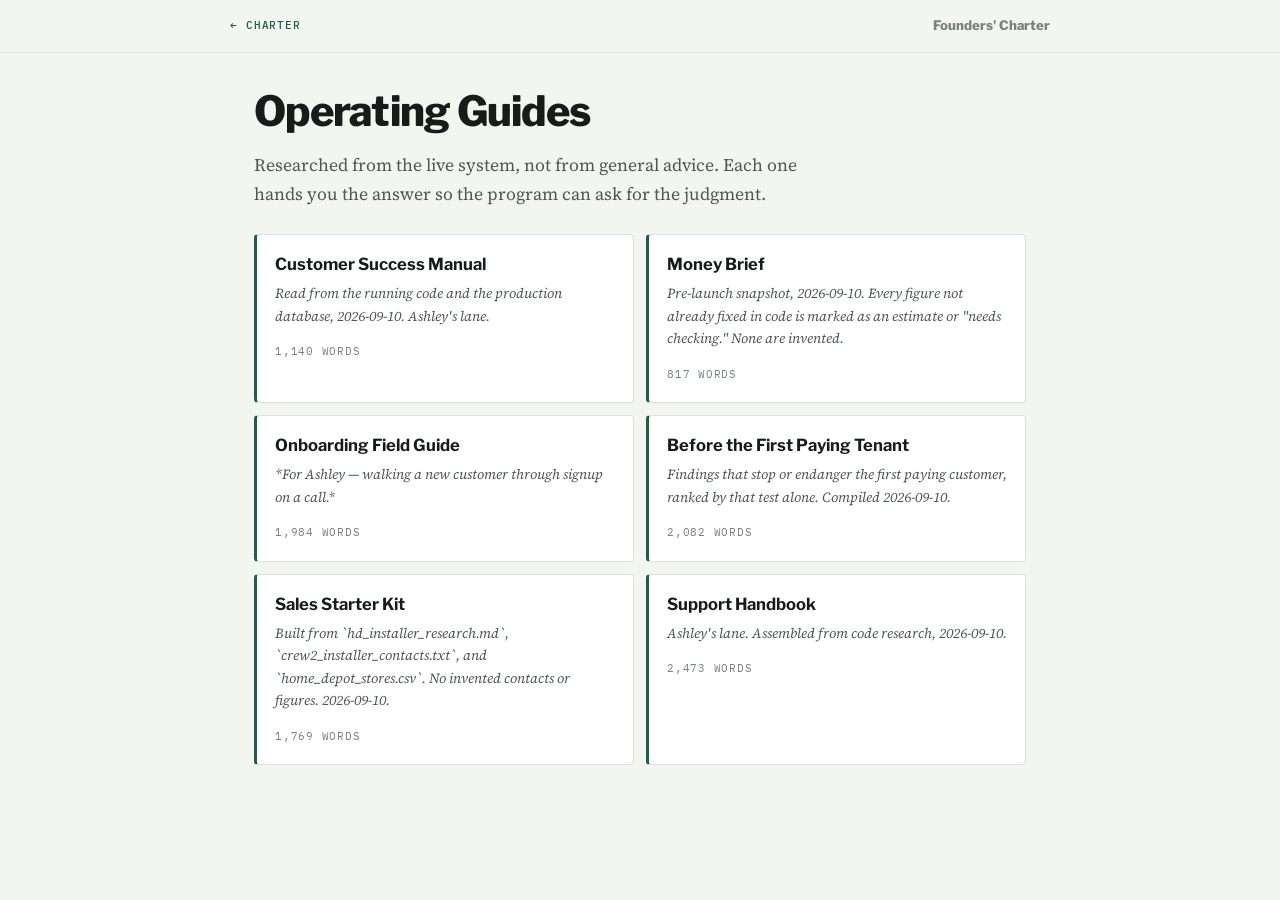
==== guides/index.html @ 9365dfd8 "Publish the guides on the board instead of off it The five operating guides were sitting in the repo" ====
<!doctype html>
<html lang="en"><head>
<meta charset="utf-8">
<meta name="viewport" content="width=device-width, initial-scale=1, viewport-fit=cover">
<meta name="color-scheme" content="light dark">
<title>Operating Guides — Founders' Charter</title>
<link rel="preconnect" href="https://fonts.googleapis.com">
<link rel="preconnect" href="https://fonts.gstatic.com" crossorigin>
<link rel="stylesheet" href="https://fonts.googleapis.com/css2?family=Libre+Franklin:wght@600;700;800&family=Source+Serif+4:ital,opsz,wght@0,8..60,400;0,8..60,600;1,8..60,400&family=IBM+Plex+Mono:wght@400;500&display=swap">
<style>:root{
  --paper:#F3F5F0; --surface:#FFFFFF; --ink:#171C1A; --ink-soft:#4E5852; --ink-faint:#79837C;
  --rule:#DCE2D8; --rule-strong:#C0C9BB; --accent:#1D5D4A; --accent-tint:#E4EEE8;
  --display:"Libre Franklin","Helvetica Neue",Helvetica,Arial,sans-serif;
  --body:"Source Serif 4",Georgia,"Times New Roman",serif;
  --mono:"IBM Plex Mono",ui-monospace,SFMono-Regular,Menlo,monospace;
  --gut:24px; --top-h:52px;
}
@media (prefers-color-scheme:dark){:root:not([data-theme="light"]){
  --paper:#121613; --surface:#191E1A; --ink:#E9EEE8; --ink-soft:#A6B0A8; --ink-faint:#7C8680;
  --rule:#28302A; --rule-strong:#3B453D; --accent:#63C1A1; --accent-tint:#16332B;
}}
:root[data-theme="dark"]{
  --paper:#121613; --surface:#191E1A; --ink:#E9EEE8; --ink-soft:#A6B0A8; --ink-faint:#7C8680;
  --rule:#28302A; --rule-strong:#3B453D; --accent:#63C1A1; --accent-tint:#16332B;
}
@media (max-width:720px){:root{--gut:16px}}
*{box-sizing:border-box}
html{-webkit-text-size-adjust:100%}
body{margin:0;background:var(--paper);color:var(--ink);font-family:var(--body);
     font-size:17px;line-height:1.62;-webkit-font-smoothing:antialiased;overflow-x:hidden}
@media (max-width:720px){body{font-size:16px}}
.topbar{position:sticky;top:0;z-index:30;background:var(--paper);border-bottom:1px solid var(--rule);padding:0 var(--gut)}
.topbar-inner{max-width:820px;margin:0 auto;height:var(--top-h);display:flex;align-items:center;gap:16px}
.back{font-family:var(--mono);font-size:11px;font-weight:500;letter-spacing:.08em;text-transform:uppercase;
      color:var(--accent);text-decoration:none;white-space:nowrap}
.back:hover{text-decoration:underline}
.wordmark{font-family:var(--display);font-weight:800;font-size:.82rem;margin-left:auto;color:var(--ink-faint);
          overflow:hidden;text-overflow:ellipsis;white-space:nowrap}
.wrap{max-width:820px;margin:0 auto;padding:36px var(--gut) 90px}
h1{font-family:var(--display);font-weight:800;font-size:clamp(1.9rem,5vw,2.6rem);line-height:1.06;
   letter-spacing:-.022em;text-wrap:balance;margin:0 0 18px}
h2{font-family:var(--display);font-weight:700;font-size:1.32rem;letter-spacing:-.013em;line-height:1.22;
   text-wrap:balance;margin:42px 0 12px;padding-bottom:8px;border-bottom:1px solid var(--rule-strong)}
h3{font-family:var(--display);font-weight:700;font-size:1.03rem;margin:26px 0 6px}
h4{font-family:var(--display);font-weight:700;font-size:.94rem;margin:20px 0 5px}
p{margin:0 0 1.05em;max-width:68ch}
.lede{font-size:1.1rem;color:var(--ink-soft);max-width:62ch}
strong{font-weight:600}
a{color:var(--accent)}
hr{border:0;border-top:1px solid var(--rule);margin:32px 0}
ul,ol{max-width:68ch;padding-left:22px;margin:0 0 1.05em}
li{margin-bottom:.4em;line-height:1.55}
code{font-family:var(--mono);font-size:.84em;background:var(--accent-tint);color:var(--ink);
     padding:1px 5px;border-radius:3px}
blockquote{margin:0 0 1.05em;padding:14px 18px;background:var(--surface);border:1px solid var(--rule);
           border-left:3px solid var(--accent);border-radius:3px;max-width:68ch}
blockquote p{margin-bottom:.7em}
blockquote p:last-child{margin-bottom:0}
blockquote ul,blockquote ol{margin-bottom:.7em}
.tw{overflow-x:auto;margin:0 0 1.3em;border:1px solid var(--rule);border-radius:4px;background:var(--surface)}
table{width:100%;border-collapse:collapse;font-size:.9rem;min-width:460px}
th{font-family:var(--mono);font-size:.68rem;letter-spacing:.09em;text-transform:uppercase;color:var(--ink-faint);
   text-align:left;padding:10px 12px;border-bottom:1px solid var(--rule-strong);font-weight:500;white-space:nowrap}
td{padding:10px 12px;border-bottom:1px solid var(--rule);vertical-align:top;line-height:1.5}
tbody tr:last-child td{border-bottom:none}
.cards{display:grid;grid-template-columns:1fr;gap:12px;margin-top:26px}
@media (min-width:640px){.cards{grid-template-columns:1fr 1fr}}
.card{display:block;background:var(--surface);border:1px solid var(--rule);border-left:3px solid var(--accent);
      border-radius:4px;padding:16px 18px;text-decoration:none;color:inherit}
.card:hover{border-color:var(--accent)}
.card h3{margin:0 0 5px;font-size:1.04rem;color:var(--ink)}
.card p{margin:0 0 8px;font-size:.87rem;color:var(--ink-soft);font-style:italic;max-width:none}
.wc{font-family:var(--mono);font-size:.68rem;letter-spacing:.07em;text-transform:uppercase;color:var(--ink-faint)}
:focus-visible{outline:2px solid var(--accent);outline-offset:2px}
</style>
</head><body>
<div class="topbar"><div class="topbar-inner">
  <a class="back" href="../">← Charter</a>
  <span class="wordmark">Founders' Charter</span>
</div></div>
<main class="wrap">
<h1>Operating Guides</h1>
<p class="lede">Researched from the live system, not from general advice. Each one hands you the answer so the program can ask for the judgment.</p>
<div class="cards"><a class="card" href="customer-success.html"><h3>Customer Success Manual</h3><p>Read from the running code and the production database, 2026-09-10. Ashley's lane.</p><span class="wc">1,140 words</span></a><a class="card" href="money-brief.html"><h3>Money Brief</h3><p>Pre-launch snapshot, 2026-09-10. Every figure not already fixed in code is marked as an estimate or "needs checking." None are invented.</p><span class="wc">817 words</span></a><a class="card" href="onboarding-field-guide.html"><h3>Onboarding Field Guide</h3><p>*For Ashley — walking a new customer through signup on a call.*</p><span class="wc">1,984 words</span></a><a class="card" href="pre-launch-findings.html"><h3>Before the First Paying Tenant</h3><p>Findings that stop or endanger the first paying customer, ranked by that test alone. Compiled 2026-09-10.</p><span class="wc">2,082 words</span></a><a class="card" href="sales-starter-kit.html"><h3>Sales Starter Kit</h3><p>Built from `hd_installer_research.md`, `crew2_installer_contacts.txt`, and `home_depot_stores.csv`. No invented contacts or figures. 2026-09-10.</p><span class="wc">1,769 words</span></a><a class="card" href="support-handbook.html"><h3>Support Handbook</h3><p>Ashley's lane. Assembled from code research, 2026-09-10.</p><span class="wc">2,473 words</span></a></div>
</main>
</body></html>
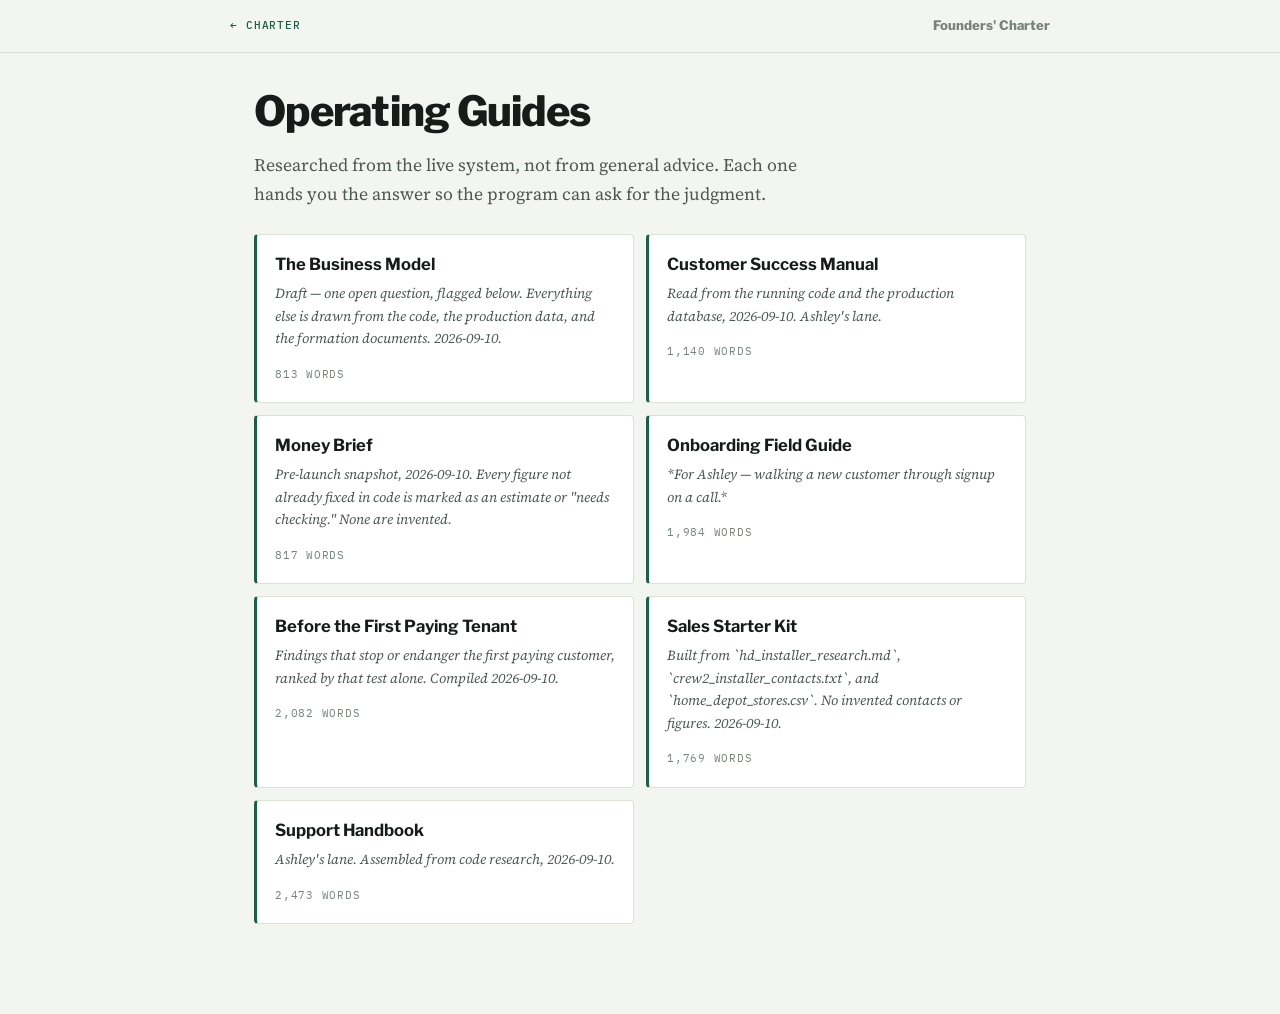
==== commit 34dbea9d: "Add the business model spine as a guide The roles program went myopic because nothing sat above it. " ====
--- a/guides/index.html
+++ b/guides/index.html
@@ -81,6 +81,6 @@
 <main class="wrap">
 <h1>Operating Guides</h1>
 <p class="lede">Researched from the live system, not from general advice. Each one hands you the answer so the program can ask for the judgment.</p>
-<div class="cards"><a class="card" href="customer-success.html"><h3>Customer Success Manual</h3><p>Read from the running code and the production database, 2026-09-10. Ashley's lane.</p><span class="wc">1,140 words</span></a><a class="card" href="money-brief.html"><h3>Money Brief</h3><p>Pre-launch snapshot, 2026-09-10. Every figure not already fixed in code is marked as an estimate or "needs checking." None are invented.</p><span class="wc">817 words</span></a><a class="card" href="onboarding-field-guide.html"><h3>Onboarding Field Guide</h3><p>*For Ashley — walking a new customer through signup on a call.*</p><span class="wc">1,984 words</span></a><a class="card" href="pre-launch-findings.html"><h3>Before the First Paying Tenant</h3><p>Findings that stop or endanger the first paying customer, ranked by that test alone. Compiled 2026-09-10.</p><span class="wc">2,082 words</span></a><a class="card" href="sales-starter-kit.html"><h3>Sales Starter Kit</h3><p>Built from `hd_installer_research.md`, `crew2_installer_contacts.txt`, and `home_depot_stores.csv`. No invented contacts or figures. 2026-09-10.</p><span class="wc">1,769 words</span></a><a class="card" href="support-handbook.html"><h3>Support Handbook</h3><p>Ashley's lane. Assembled from code research, 2026-09-10.</p><span class="wc">2,473 words</span></a></div>
+<div class="cards"><a class="card" href="business-model.html"><h3>The Business Model</h3><p>Draft — one open question, flagged below. Everything else is drawn from the code, the production data, and the formation documents. 2026-09-10.</p><span class="wc">813 words</span></a><a class="card" href="customer-success.html"><h3>Customer Success Manual</h3><p>Read from the running code and the production database, 2026-09-10. Ashley's lane.</p><span class="wc">1,140 words</span></a><a class="card" href="money-brief.html"><h3>Money Brief</h3><p>Pre-launch snapshot, 2026-09-10. Every figure not already fixed in code is marked as an estimate or "needs checking." None are invented.</p><span class="wc">817 words</span></a><a class="card" href="onboarding-field-guide.html"><h3>Onboarding Field Guide</h3><p>*For Ashley — walking a new customer through signup on a call.*</p><span class="wc">1,984 words</span></a><a class="card" href="pre-launch-findings.html"><h3>Before the First Paying Tenant</h3><p>Findings that stop or endanger the first paying customer, ranked by that test alone. Compiled 2026-09-10.</p><span class="wc">2,082 words</span></a><a class="card" href="sales-starter-kit.html"><h3>Sales Starter Kit</h3><p>Built from `hd_installer_research.md`, `crew2_installer_contacts.txt`, and `home_depot_stores.csv`. No invented contacts or figures. 2026-09-10.</p><span class="wc">1,769 words</span></a><a class="card" href="support-handbook.html"><h3>Support Handbook</h3><p>Ashley's lane. Assembled from code research, 2026-09-10.</p><span class="wc">2,473 words</span></a></div>
 </main>
 </body></html>
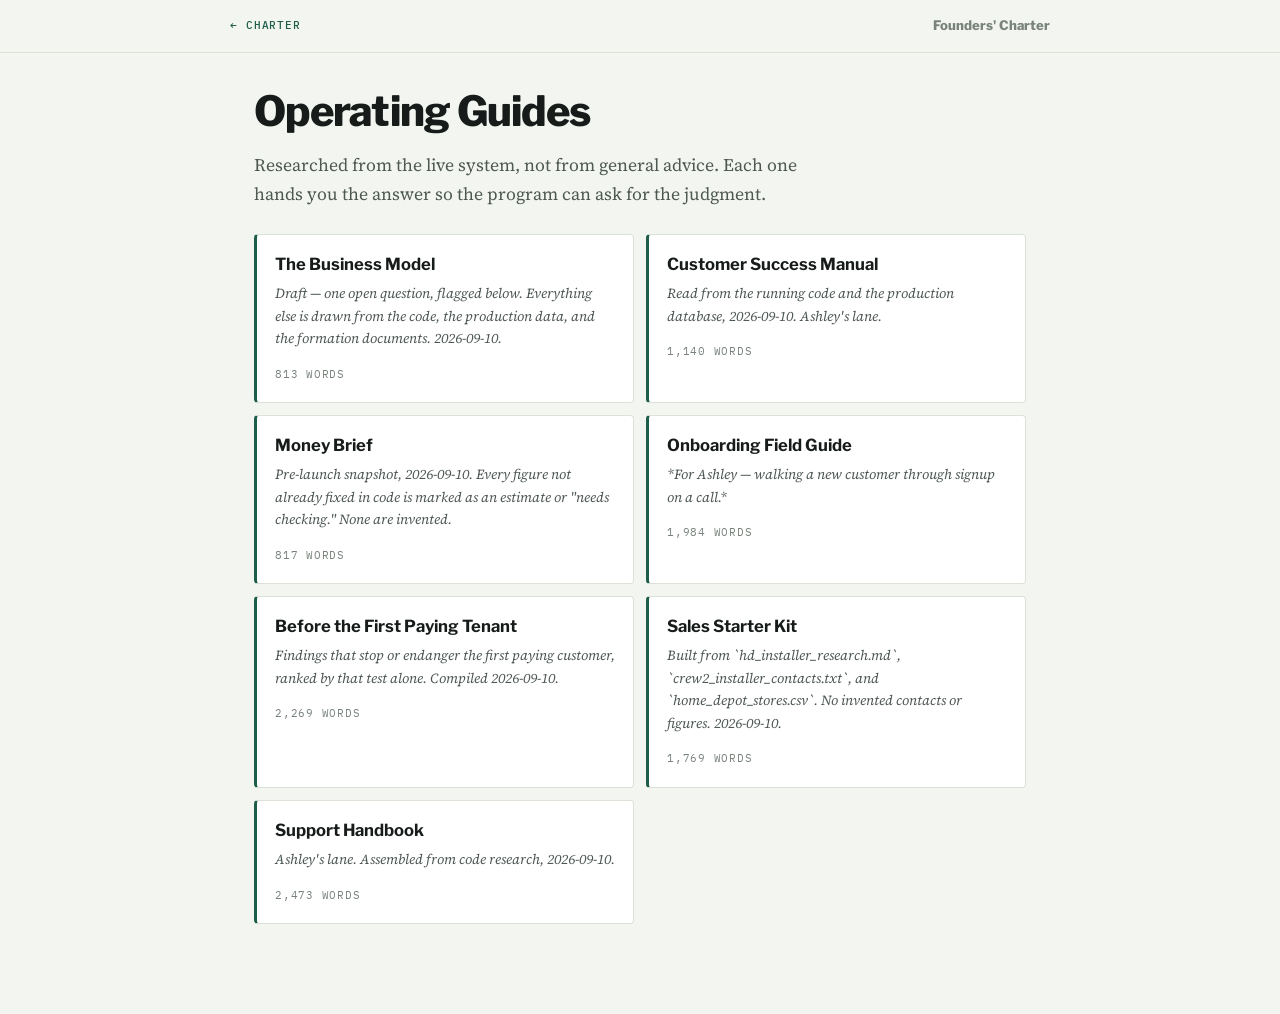
==== commit 656418c3: "Correct the PayCheck trial finding; record the real trial resolution The metadata-only trial bug is " ====
--- a/guides/index.html
+++ b/guides/index.html
@@ -81,6 +81,6 @@
 <main class="wrap">
 <h1>Operating Guides</h1>
 <p class="lede">Researched from the live system, not from general advice. Each one hands you the answer so the program can ask for the judgment.</p>
-<div class="cards"><a class="card" href="business-model.html"><h3>The Business Model</h3><p>Draft — one open question, flagged below. Everything else is drawn from the code, the production data, and the formation documents. 2026-09-10.</p><span class="wc">813 words</span></a><a class="card" href="customer-success.html"><h3>Customer Success Manual</h3><p>Read from the running code and the production database, 2026-09-10. Ashley's lane.</p><span class="wc">1,140 words</span></a><a class="card" href="money-brief.html"><h3>Money Brief</h3><p>Pre-launch snapshot, 2026-09-10. Every figure not already fixed in code is marked as an estimate or "needs checking." None are invented.</p><span class="wc">817 words</span></a><a class="card" href="onboarding-field-guide.html"><h3>Onboarding Field Guide</h3><p>*For Ashley — walking a new customer through signup on a call.*</p><span class="wc">1,984 words</span></a><a class="card" href="pre-launch-findings.html"><h3>Before the First Paying Tenant</h3><p>Findings that stop or endanger the first paying customer, ranked by that test alone. Compiled 2026-09-10.</p><span class="wc">2,082 words</span></a><a class="card" href="sales-starter-kit.html"><h3>Sales Starter Kit</h3><p>Built from `hd_installer_research.md`, `crew2_installer_contacts.txt`, and `home_depot_stores.csv`. No invented contacts or figures. 2026-09-10.</p><span class="wc">1,769 words</span></a><a class="card" href="support-handbook.html"><h3>Support Handbook</h3><p>Ashley's lane. Assembled from code research, 2026-09-10.</p><span class="wc">2,473 words</span></a></div>
+<div class="cards"><a class="card" href="business-model.html"><h3>The Business Model</h3><p>Draft — one open question, flagged below. Everything else is drawn from the code, the production data, and the formation documents. 2026-09-10.</p><span class="wc">813 words</span></a><a class="card" href="customer-success.html"><h3>Customer Success Manual</h3><p>Read from the running code and the production database, 2026-09-10. Ashley's lane.</p><span class="wc">1,140 words</span></a><a class="card" href="money-brief.html"><h3>Money Brief</h3><p>Pre-launch snapshot, 2026-09-10. Every figure not already fixed in code is marked as an estimate or "needs checking." None are invented.</p><span class="wc">817 words</span></a><a class="card" href="onboarding-field-guide.html"><h3>Onboarding Field Guide</h3><p>*For Ashley — walking a new customer through signup on a call.*</p><span class="wc">1,984 words</span></a><a class="card" href="pre-launch-findings.html"><h3>Before the First Paying Tenant</h3><p>Findings that stop or endanger the first paying customer, ranked by that test alone. Compiled 2026-09-10.</p><span class="wc">2,269 words</span></a><a class="card" href="sales-starter-kit.html"><h3>Sales Starter Kit</h3><p>Built from `hd_installer_research.md`, `crew2_installer_contacts.txt`, and `home_depot_stores.csv`. No invented contacts or figures. 2026-09-10.</p><span class="wc">1,769 words</span></a><a class="card" href="support-handbook.html"><h3>Support Handbook</h3><p>Ashley's lane. Assembled from code research, 2026-09-10.</p><span class="wc">2,473 words</span></a></div>
 </main>
 </body></html>
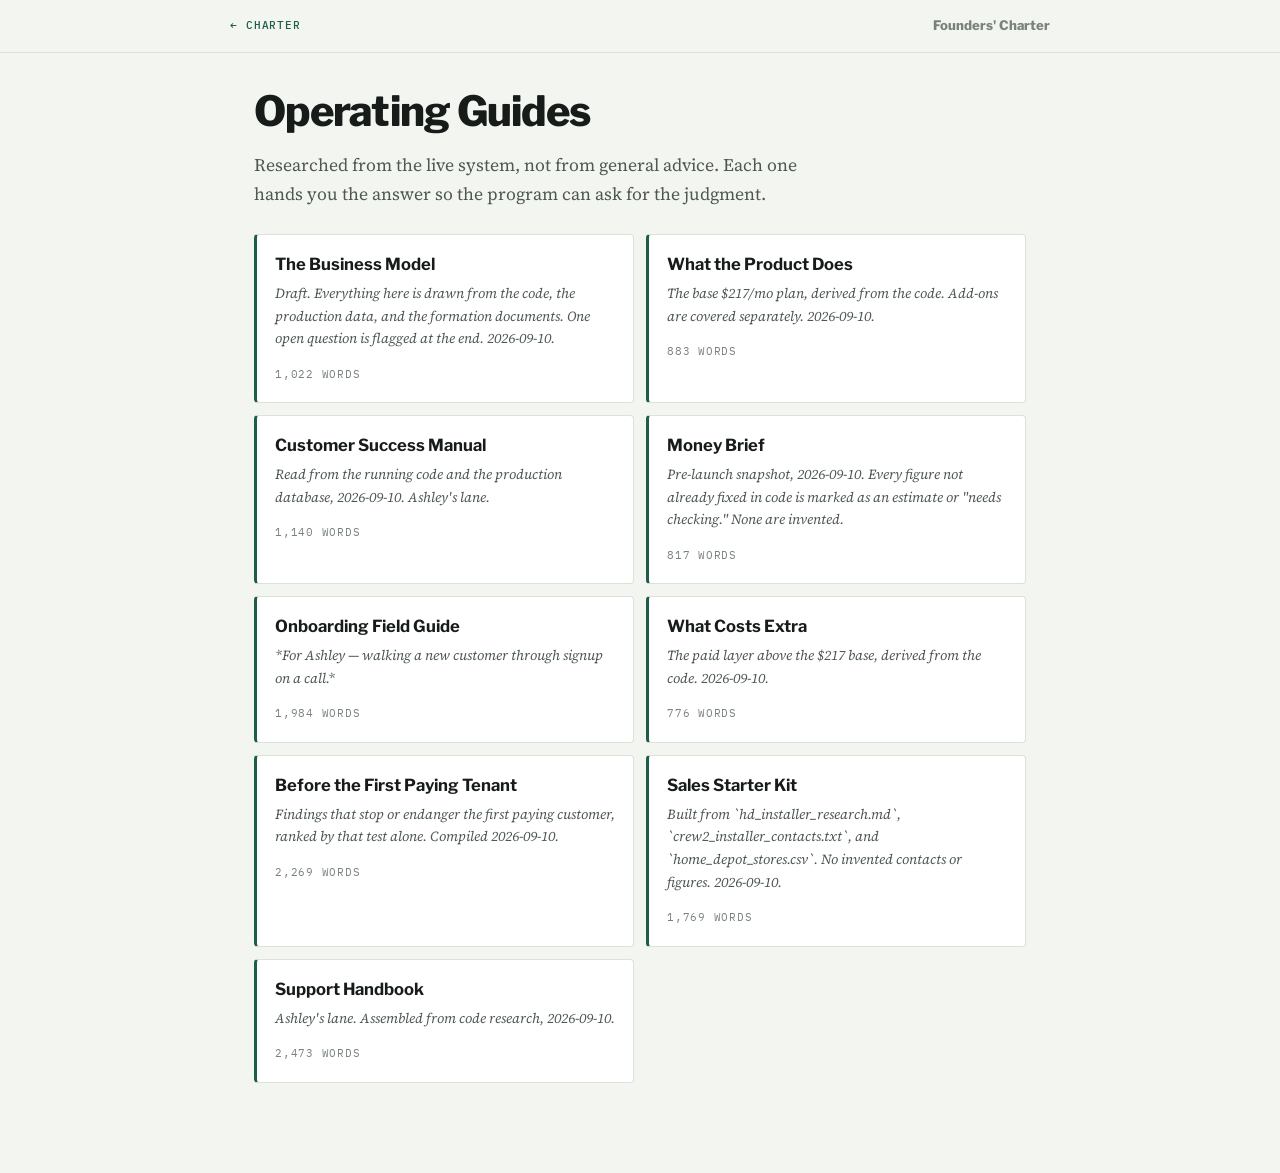
==== commit 4f89654a: "Split features into their own guides; rebalance the business model Adds two guides derived from the " ====
--- a/guides/index.html
+++ b/guides/index.html
@@ -81,6 +81,6 @@
 <main class="wrap">
 <h1>Operating Guides</h1>
 <p class="lede">Researched from the live system, not from general advice. Each one hands you the answer so the program can ask for the judgment.</p>
-<div class="cards"><a class="card" href="business-model.html"><h3>The Business Model</h3><p>Draft — one open question, flagged below. Everything else is drawn from the code, the production data, and the formation documents. 2026-09-10.</p><span class="wc">813 words</span></a><a class="card" href="customer-success.html"><h3>Customer Success Manual</h3><p>Read from the running code and the production database, 2026-09-10. Ashley's lane.</p><span class="wc">1,140 words</span></a><a class="card" href="money-brief.html"><h3>Money Brief</h3><p>Pre-launch snapshot, 2026-09-10. Every figure not already fixed in code is marked as an estimate or "needs checking." None are invented.</p><span class="wc">817 words</span></a><a class="card" href="onboarding-field-guide.html"><h3>Onboarding Field Guide</h3><p>*For Ashley — walking a new customer through signup on a call.*</p><span class="wc">1,984 words</span></a><a class="card" href="pre-launch-findings.html"><h3>Before the First Paying Tenant</h3><p>Findings that stop or endanger the first paying customer, ranked by that test alone. Compiled 2026-09-10.</p><span class="wc">2,269 words</span></a><a class="card" href="sales-starter-kit.html"><h3>Sales Starter Kit</h3><p>Built from `hd_installer_research.md`, `crew2_installer_contacts.txt`, and `home_depot_stores.csv`. No invented contacts or figures. 2026-09-10.</p><span class="wc">1,769 words</span></a><a class="card" href="support-handbook.html"><h3>Support Handbook</h3><p>Ashley's lane. Assembled from code research, 2026-09-10.</p><span class="wc">2,473 words</span></a></div>
+<div class="cards"><a class="card" href="business-model.html"><h3>The Business Model</h3><p>Draft. Everything here is drawn from the code, the production data, and the formation documents. One open question is flagged at the end. 2026-09-10.</p><span class="wc">1,022 words</span></a><a class="card" href="core-features.html"><h3>What the Product Does</h3><p>The base $217/mo plan, derived from the code. Add-ons are covered separately. 2026-09-10.</p><span class="wc">883 words</span></a><a class="card" href="customer-success.html"><h3>Customer Success Manual</h3><p>Read from the running code and the production database, 2026-09-10. Ashley's lane.</p><span class="wc">1,140 words</span></a><a class="card" href="money-brief.html"><h3>Money Brief</h3><p>Pre-launch snapshot, 2026-09-10. Every figure not already fixed in code is marked as an estimate or "needs checking." None are invented.</p><span class="wc">817 words</span></a><a class="card" href="onboarding-field-guide.html"><h3>Onboarding Field Guide</h3><p>*For Ashley — walking a new customer through signup on a call.*</p><span class="wc">1,984 words</span></a><a class="card" href="paid-addons.html"><h3>What Costs Extra</h3><p>The paid layer above the $217 base, derived from the code. 2026-09-10.</p><span class="wc">776 words</span></a><a class="card" href="pre-launch-findings.html"><h3>Before the First Paying Tenant</h3><p>Findings that stop or endanger the first paying customer, ranked by that test alone. Compiled 2026-09-10.</p><span class="wc">2,269 words</span></a><a class="card" href="sales-starter-kit.html"><h3>Sales Starter Kit</h3><p>Built from `hd_installer_research.md`, `crew2_installer_contacts.txt`, and `home_depot_stores.csv`. No invented contacts or figures. 2026-09-10.</p><span class="wc">1,769 words</span></a><a class="card" href="support-handbook.html"><h3>Support Handbook</h3><p>Ashley's lane. Assembled from code research, 2026-09-10.</p><span class="wc">2,473 words</span></a></div>
 </main>
 </body></html>
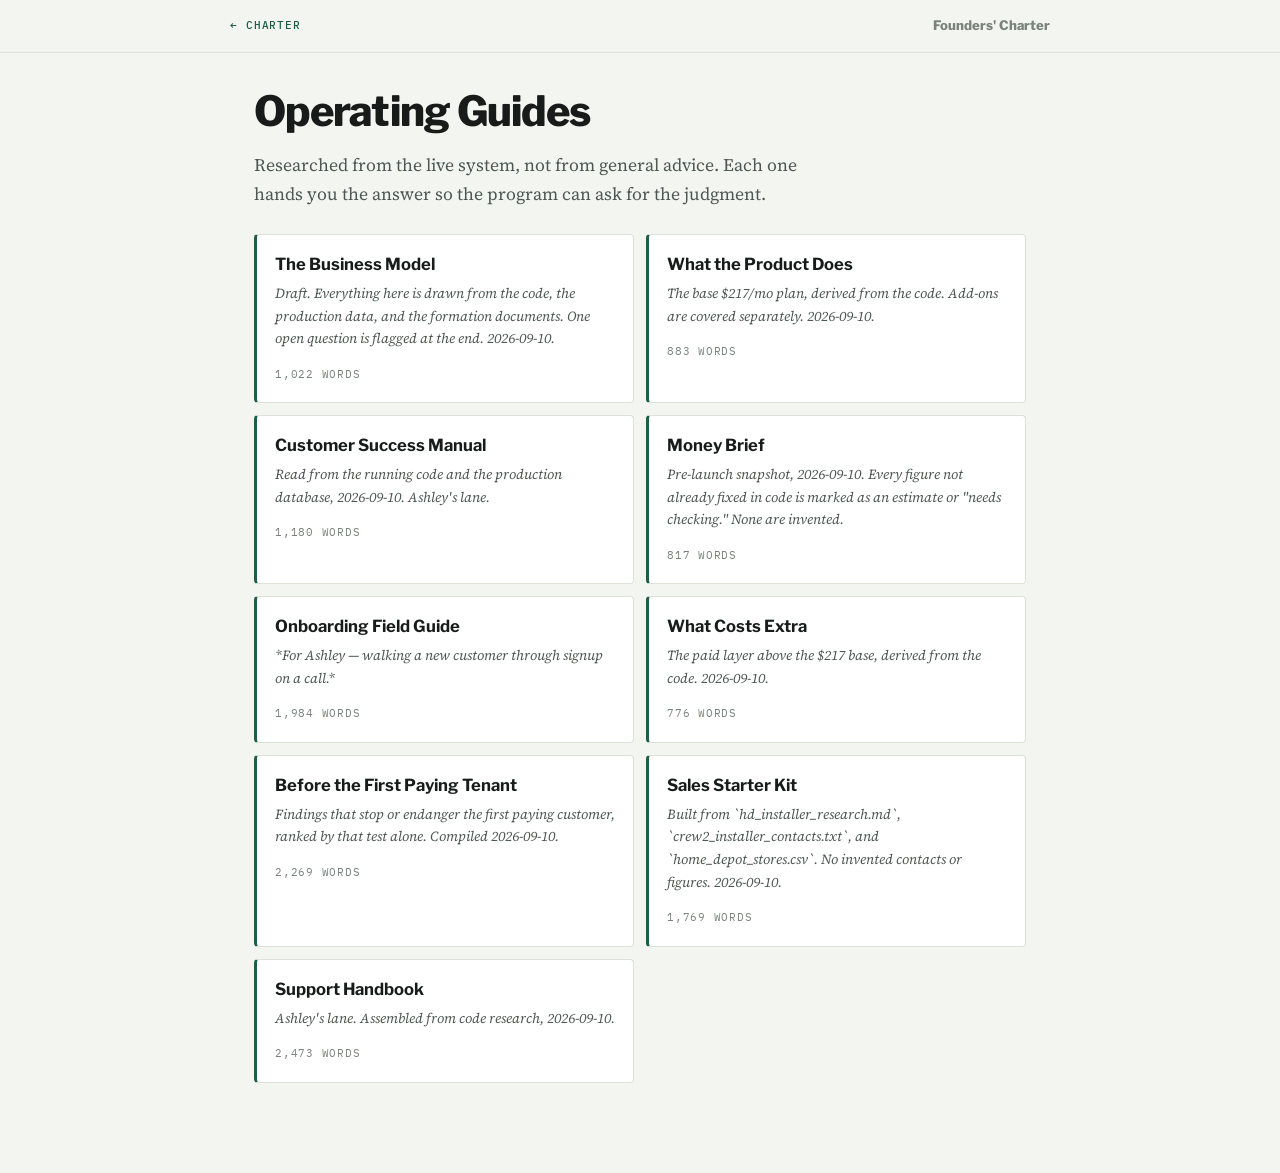
==== commit d111da6c: "Rebuild Customer Success as trial management; fix the trial clock At zero customers, success is the " ====
--- a/guides/index.html
+++ b/guides/index.html
@@ -81,6 +81,6 @@
 <main class="wrap">
 <h1>Operating Guides</h1>
 <p class="lede">Researched from the live system, not from general advice. Each one hands you the answer so the program can ask for the judgment.</p>
-<div class="cards"><a class="card" href="business-model.html"><h3>The Business Model</h3><p>Draft. Everything here is drawn from the code, the production data, and the formation documents. One open question is flagged at the end. 2026-09-10.</p><span class="wc">1,022 words</span></a><a class="card" href="core-features.html"><h3>What the Product Does</h3><p>The base $217/mo plan, derived from the code. Add-ons are covered separately. 2026-09-10.</p><span class="wc">883 words</span></a><a class="card" href="customer-success.html"><h3>Customer Success Manual</h3><p>Read from the running code and the production database, 2026-09-10. Ashley's lane.</p><span class="wc">1,140 words</span></a><a class="card" href="money-brief.html"><h3>Money Brief</h3><p>Pre-launch snapshot, 2026-09-10. Every figure not already fixed in code is marked as an estimate or "needs checking." None are invented.</p><span class="wc">817 words</span></a><a class="card" href="onboarding-field-guide.html"><h3>Onboarding Field Guide</h3><p>*For Ashley — walking a new customer through signup on a call.*</p><span class="wc">1,984 words</span></a><a class="card" href="paid-addons.html"><h3>What Costs Extra</h3><p>The paid layer above the $217 base, derived from the code. 2026-09-10.</p><span class="wc">776 words</span></a><a class="card" href="pre-launch-findings.html"><h3>Before the First Paying Tenant</h3><p>Findings that stop or endanger the first paying customer, ranked by that test alone. Compiled 2026-09-10.</p><span class="wc">2,269 words</span></a><a class="card" href="sales-starter-kit.html"><h3>Sales Starter Kit</h3><p>Built from `hd_installer_research.md`, `crew2_installer_contacts.txt`, and `home_depot_stores.csv`. No invented contacts or figures. 2026-09-10.</p><span class="wc">1,769 words</span></a><a class="card" href="support-handbook.html"><h3>Support Handbook</h3><p>Ashley's lane. Assembled from code research, 2026-09-10.</p><span class="wc">2,473 words</span></a></div>
+<div class="cards"><a class="card" href="business-model.html"><h3>The Business Model</h3><p>Draft. Everything here is drawn from the code, the production data, and the formation documents. One open question is flagged at the end. 2026-09-10.</p><span class="wc">1,022 words</span></a><a class="card" href="core-features.html"><h3>What the Product Does</h3><p>The base $217/mo plan, derived from the code. Add-ons are covered separately. 2026-09-10.</p><span class="wc">883 words</span></a><a class="card" href="customer-success.html"><h3>Customer Success Manual</h3><p>Read from the running code and the production database, 2026-09-10. Ashley's lane.</p><span class="wc">1,180 words</span></a><a class="card" href="money-brief.html"><h3>Money Brief</h3><p>Pre-launch snapshot, 2026-09-10. Every figure not already fixed in code is marked as an estimate or "needs checking." None are invented.</p><span class="wc">817 words</span></a><a class="card" href="onboarding-field-guide.html"><h3>Onboarding Field Guide</h3><p>*For Ashley — walking a new customer through signup on a call.*</p><span class="wc">1,984 words</span></a><a class="card" href="paid-addons.html"><h3>What Costs Extra</h3><p>The paid layer above the $217 base, derived from the code. 2026-09-10.</p><span class="wc">776 words</span></a><a class="card" href="pre-launch-findings.html"><h3>Before the First Paying Tenant</h3><p>Findings that stop or endanger the first paying customer, ranked by that test alone. Compiled 2026-09-10.</p><span class="wc">2,269 words</span></a><a class="card" href="sales-starter-kit.html"><h3>Sales Starter Kit</h3><p>Built from `hd_installer_research.md`, `crew2_installer_contacts.txt`, and `home_depot_stores.csv`. No invented contacts or figures. 2026-09-10.</p><span class="wc">1,769 words</span></a><a class="card" href="support-handbook.html"><h3>Support Handbook</h3><p>Ashley's lane. Assembled from code research, 2026-09-10.</p><span class="wc">2,473 words</span></a></div>
 </main>
 </body></html>
